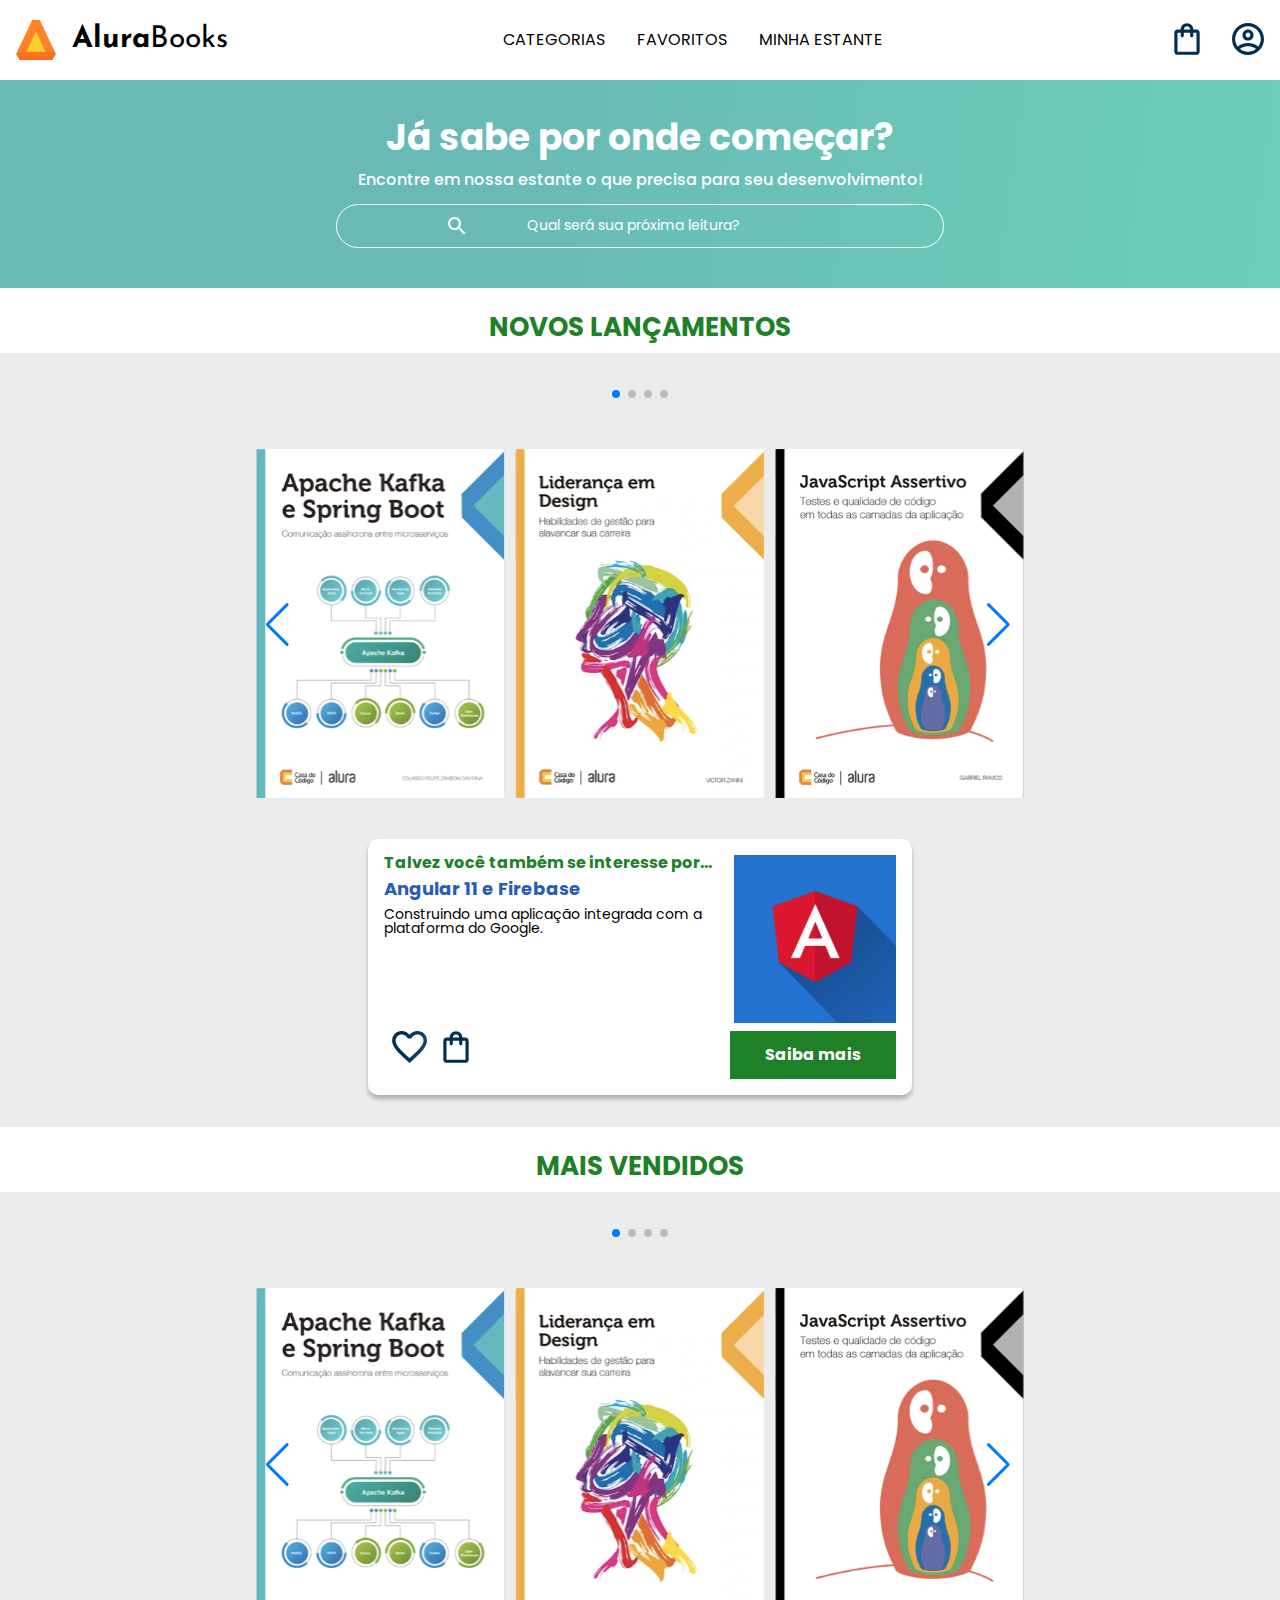
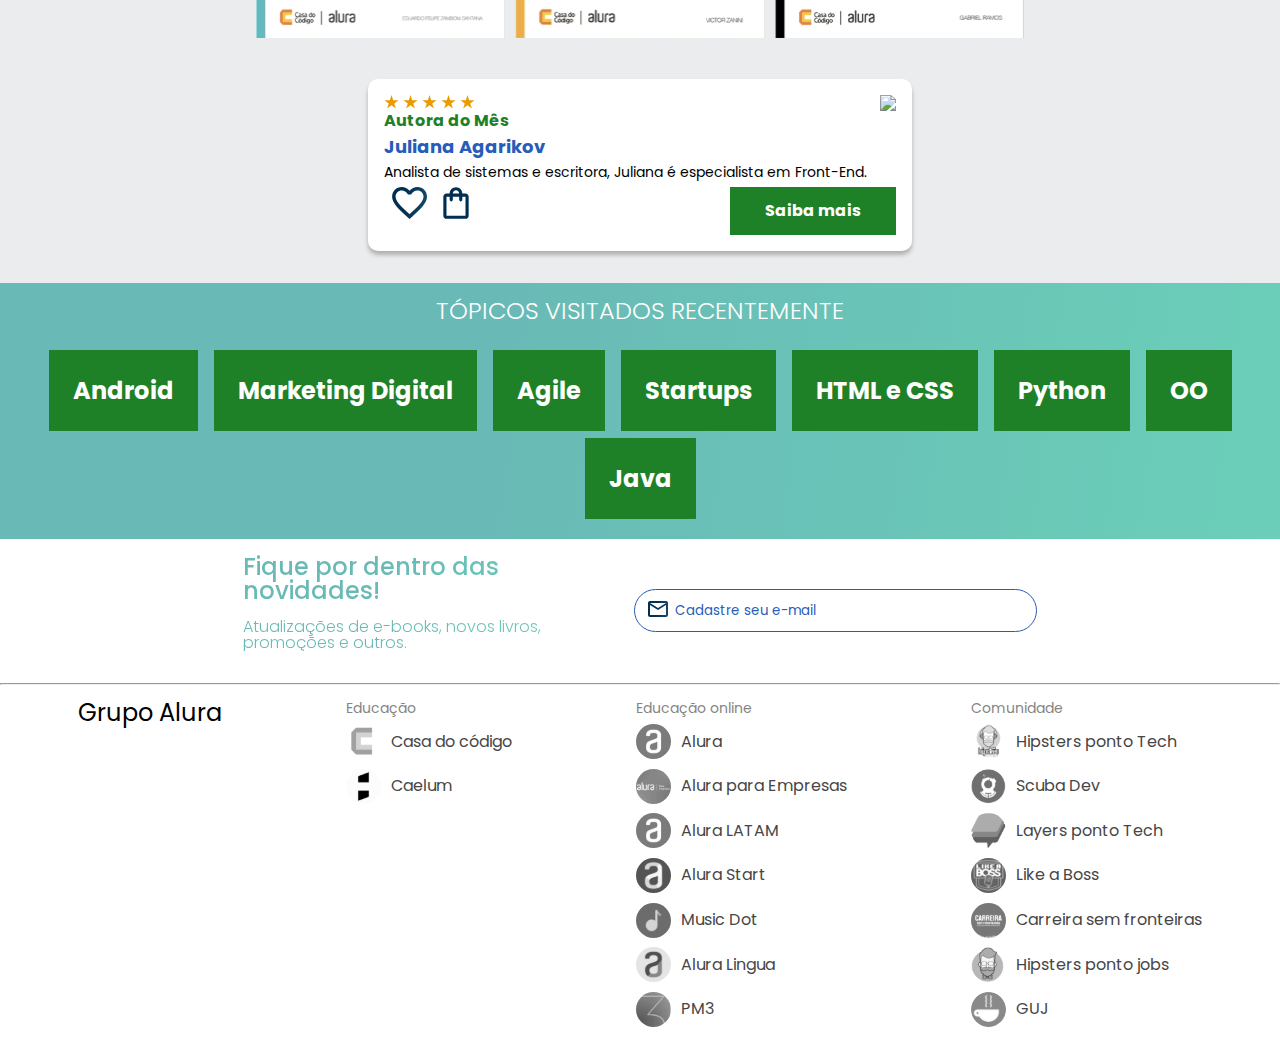
==== index.html @ dd115b86 "first commit" ====
<!DOCTYPE html>
<html>

<head>
    <meta charset="UTF-8">
    <meta name="viewport" content="width=device-width, initial-scale=1.0">
    <title>AluraBooks</title>
    <link rel="stylesheet" href="reset.css">
    <link rel="preconnect" href="https://fonts.googleapis.com">
    <link rel="preconnect" href="https://fonts.gstatic.com" crossorigin>
    <link href="https://fonts.googleapis.com/css2?family=Poppins:wght@300;400;500;700&display=swap" rel="stylesheet">
    <link rel="stylesheet" href="https://unpkg.com/swiper@8/swiper-bundle.min.css" />
    <link href="https://fonts.googleapis.com/css2?family=Josefin+Sans:wght@400;700&display=swap" rel="stylesheet">
    <link rel="stylesheet" href="styles.css">
</head>

<body>
    <header class="header">
        <div class="container">
            <input type="checkbox" id="menu" class="container__button">
            <label for="menu" class="container__rotulo">
                <span class="header__menu-hamburguer container__image"></span>
            </label>
            <ul class="list-menu">
                <li class="list-menu__title">Categorias</li>
                <li class="list-menu__item">
                    <a href="#" class="list-menu__link">Programação</a>
                </li>
                <li class="list-menu__item">
                    <a href="#" class="list-menu__link">Front-end</a>
                </li>
                <li class="list-menu__item">
                    <a href="#" class="list-menu__link">Infraestrutura</a>
                </li>
                <li class="list-menu__item">
                    <a href="#" class="list-menu__link">Business</a>
                </li>
                <li class="list-menu__item">
                    <a href="#" class="list-menu__link">Design & UX</a>
                </li>
            </ul>
            <img src="img/Logo.svg" alt="Logo da Alurabooks" class="container__image">
            <h1 class="container__title"><b class="container__title--negrito">Alura</b>Books</h1>
        </div>

        <ul class="options">
            <input type="checkbox" id="options-menu" class="options__button">
            <label for="options-menu" class="options__rotule">
                <li class="options__item">Categorias</li>
            </label>

            <ul class="list-menu">
                <li class="list-menu__item">
                    <a href="#" class="list-menu__link">Programação</a>
                </li>
                <li class="list-menu__item">
                    <a href="#" class="list-menu__link">Front-end</a>
                </li>
                <li class="list-menu__item">
                    <a href="#" class="list-menu__link">Infraestrutura</a>
                </li>
                <li class="list-menu__item">
                    <a href="#" class="list-menu__link">Business</a>
                </li>
                <li class="list-menu__item">
                    <a href="#" class="list-menu__link">Design & UX</a>
                </li>
            </ul>

            <li class="options__item"><a href="#" class="options__link">Favoritos</a></li>
            <li class="options__item"><a href="#" class="options__link">Minha estante</a></li>
        </ul>

        <div class="container">
            <a href="#"><img src="img/Favoritos.svg" alt="Meus favoritos"
                    class="container__image container__image-transparente"></a>
            <a href="#" class="container__link">
                <img src="img/Compras.svg" alt="Carrinhos de compras" class="container__image">
                <p class="container__text">Minha sacola</p>
            </a>
            <a href="#" class="container__link">
                <img src="img/Usuario.svg" alt="Meu perfil" class="container__image">
                <p class="container__text">Meu perfil</p>
            </a>
        </div>
    </header>
    <section class="banner">
        <h2 class="banner__title">Já sabe por onde começar?</h2>
        <p class="banner__text">Encontre em nossa estante o que precisa para seu desenvolvimento!</p>
        <input type="search" class="banner__search" placeholder="Qual será sua próxima leitura?">
    </section>
    <section class="carousel">
        <h2 class="carousel__title">Novos lançamentos</h2>
        <!-- Slider main container -->
        <div class="carousel__container">
            <div class="swiper">
                <!-- Additional required wrapper -->
                <!-- If we need pagination -->
                <div class="swiper-pagination"></div>

                <div class="swiper-wrapper">
                    <!-- Slides -->
                    <div class="swiper-slide"><img src="img/ApacheKafka.svg"
                            alt="Livro sobre apache kafka e spring boot da alura books"></div>
                    <div class="swiper-slide"><img src="img/Liderança.svg"
                            alt="Livro sobre liderança em design da alura books"></div>
                    <div class="swiper-slide"><img src="img/Javascript.svg"
                            alt="Livro sobre javascript assertivo da alurabooks"></div>
                    <div class="swiper-slide"><img src="img/Guia Front-end.svg" alt="Livro Guia front end"></div>
                    <div class="swiper-slide"><img src="img/Portugol.svg" alt="Livro sobre portugol"></div>
                    <div class="swiper-slide"><img src="img/Acessibilidade.svg" alt="livro sobre acessibilidade"></div>
                </div>

                <!-- If we need navigation buttons -->
                <div class="swiper-button-prev"></div>
                <div class="swiper-button-next"></div>
            </div>

            <div class="card">
                <!-- 1º linha -->
                <div class="card__description">
                    <!-- 1º coluna -->
                    <div class="description">
                        <h3 class="description__title">Talvez você também se interesse por...</h3>
                        <h2 class="description__title-book">Angular 11 e Firebase</h2>
                        <p class="description__text">Construindo uma aplicação integrada com a plataforma do Google.</p>
                    </div>
                    <!-- 2º coluna -->
                    <img src="img/Angular.svg" class="description__image">
                </div>

                <!-- 2º linha -->
                <div class="card__buttons">
                    <!-- 1º coluna -->
                    <ul class="buttons">
                        <li class="buttons__item"><img src="img/Favoritos.svg" alt="Favoritar livro"></li>
                        <li class="buttons__item"><img src="img/Compras.svg" alt="Adicionar no carrinho de compras"></li>
                    </ul>
                    <!-- 2º coluna -->
                    <a href="#" class="buttons__anchor">Saiba mais</a>
                </div>
            </div>
        </div>
    </section>

    <section class="carousel">
        <h2 class="carousel__title">Mais vendidos</h2>
        <!-- Slider main container -->
        <div class="carousel__container">
            <div class="swiper">
                <!-- Additional required wrapper -->
                <!-- If we need pagination -->
                <div class="swiper-pagination"></div>

                <div class="swiper-wrapper">
                    <!-- Slides -->
                    <div class="swiper-slide"><img src="img/ApacheKafka.svg"
                            alt="Livro sobre apache kafka e spring boot da alura books"></div>
                    <div class="swiper-slide"><img src="img/Liderança.svg"
                            alt="Livro sobre liderança em design da alura books"></div>
                    <div class="swiper-slide"><img src="img/Javascript.svg"
                            alt="Livro sobre javascript assertivo da alurabooks"></div>
                    <div class="swiper-slide"><img src="img/Guia Front-end.svg" alt="Livro Guia front end"></div>
                    <div class="swiper-slide"><img src="img/Portugol.svg" alt="Livro sobre portugol"></div>
                    <div class="swiper-slide"><img src="img/Acessibilidade.svg" alt="livro sobre acessibilidade"></div>
                </div>

                <!-- If we need navigation buttons -->
                <div class="swiper-button-prev"></div>
                <div class="swiper-button-next"></div>
            </div>

            <div class="card">
                <!-- 1º linha -->
                <div class="card__description">
                    <!-- 1º coluna -->
                    <div class="description">
                        <img src="img/Estrelinhas.svg" alt="Avaliação 5 estrelas">
                        <h3 class="description__title">Autora do Mês</h3>
                        <h2 class="description__title-book">Juliana Agarikov</h2>
                        <p class="description__text">Analista de sistemas e escritora, Juliana é especialista em
                            Front-End.
                        </p>
                    </div>
                    <!-- 2º coluna -->
                    <img src="img/Escritora.svg" class="description__image">
                </div>

                <!-- 2º linha -->
                <div class="card__buttons">
                    <!-- 1º coluna -->
                    <ul class="buttons">
                        <li class="buttons__item"><img src="img/Favoritos.svg" alt="Favoritar livro"></li>
                        <li class="buttons__item"><img src="img/Compras.svg" alt="Adicionar no carrinho de compras"></li>
                    </ul>
                    <!-- 2º coluna -->
                    <a href="#" class="buttons__anchor">Saiba mais</a>
                </div>
            </div>
        </div>
    </section>

    <section class="topics">
        <h2 class="topics__title">TÓPICOS VISITADOS RECENTEMENTE</h2>
        <ul class="topics__list">
            <li class="topics__item">
                <a href="#" class="topics__link">Android</a>
            </li>
            <li class="topics__item">
                <a href="#" class="topics__link">Marketing Digital</a>
            </li>
            <li class="topics__item">
                <a href="#" class="topics__link">Agile</a>
            </li>
            <li class="topics__item">
                <a href="#" class="topics__link">Startups</a>
            </li>
            <li class="topics__item">
                <a href="#" class="topics__link">HTML e CSS</a>
            </li>
            <li class="topics__item">
                <a href="#" class="topics__link">Python</a>
            </li>
            <li class="topics__item">
                <a href="#" class="topics__link">OO</a>
            </li>
            <li class="topics__item">
                <a href="#" class="topics__link">Java</a>
            </li>
        </ul>
    </section>

    <section class="contact">
        <div class="contact__description">
            <h2 class="contact__title">Fique por dentro das novidades!</h2>
            <p class="contact__text">Atualizações de e-books, novos livros, promoções e outros.</p>
        </div>
        <input type="email" placeholder="Cadastre seu e-mail" class="contact__email">
    </section>

    <hr />

    <footer class="footer">
        <h2 class="footer__title">Grupo Alura</h2>
        <ul class="list-footer">
            <li class="list-footer__title">Educação</li>
            <li class="list-footer__item">
                <img src="img/CasaDoCodigo.svg" alt="Logo da casa do código">
                <a href="#" class="list-footer__link">Casa do código</a>
            </li>
            <li class="list-footer__item">
                <img src="img/Caelum.svg" alt="Logo da caelum">
                <a href="#" class="list-footer__link">Caelum</a>
            </li>
        </ul>

        <ul class="list-footer">
            <li class="list-footer__title">Educação online</li>
            <li class="list-footer__item">
                <img src="img/Alura.svg" alt="Logo da Alura">
                <a href="#" class="list-footer__link">Alura</a>
            </li>
            <li class="list-footer__item">
                <img src="img/AluraEmpresas.svg" alt="Logo da Alura para Empresas">
                <a href="#" class="list-footer__link">Alura para Empresas</a>
            </li>
            <li class="list-footer__item">
                <img src="img/AluraLATAM.svg" alt="Logo da Alura Latam">
                <a href="#" class="list-footer__link">Alura LATAM</a>
            </li>
            <li class="list-footer__item">
                <img src="img/AluraStart.svg" alt="Logo da Alura START">
                <a href="#" class="list-footer__link">Alura Start</a>
            </li>
            <li class="list-footer__item">
                <img src="img/MusicDot.svg" alt="Logo da Music Dot">
                <a href="#" class="list-footer__link">Music Dot</a>
            </li>
            <li class="list-footer__item">
                <img src="img/AluraLingua.svg" alt="Logo da Alura Lingua">
                <a href="#" class="list-footer__link">Alura Lingua</a>
            </li>
            <li class="list-footer__item">
                <img src="img/PM3.svg" alt="Logo da PM3">
                <a href="#" class="list-footer__link">PM3</a>
            </li>
        </ul>

        <ul class="list-footer">
            <li class="list-footer__title">Comunidade</li>
            <li class="list-footer__item">
                <img src="img/HipstersTech.svg" alt="Logo do Hipsters ponto Tech">
                <a href="#" class="list-footer__link">Hipsters ponto Tech</a>
            </li>
            <li class="list-footer__item">
                <img src="img/ScubaDev.svg" alt="Logo do Scuba Dev">
                <a href="#" class="list-footer__link">Scuba Dev</a>
            </li>
            <li class="list-footer__item">
                <img src="img/LayersTech.svg" alt="Logo do Layers ponto Tech">
                <a href="#" class="list-footer__link">Layers ponto Tech</a>
            </li>
            <li class="list-footer__item">
                <img src="img/LikeABoss.svg" alt="Logo do Like a Boss">
                <a href="#" class="list-footer__link">Like a Boss</a>
            </li>
            <li class="list-footer__item">
                <img src="img/CarreiraSemFronteira.svg" alt="Logo do Carreira sem fronteiras">
                <a href="#" class="list-footer__link">Carreira sem fronteiras</a>
            </li>
            <li class="list-footer__item">
                <img src="img/HipstersJobs.svg" alt="Logo do Hipsters ponto jobs">
                <a href="#" class="list-footer__link">Hipsters ponto jobs</a>
            </li>
            <li class="list-footer__item">
                <img src="img/GUJ.svg" alt="Logo do GUJ">
                <a href="#" class="list-footer__link">GUJ</a>
            </li>
        </ul>
    </footer>

    <script src="https://unpkg.com/swiper@8/swiper-bundle.min.js"></script>
    <script>
        const swiper = new Swiper('.swiper', {
            spaceBetween: 10,
            slidesPerView: 3,
            pagination: {
                el: '.swiper-pagination',
                type: 'bullets',
            },
        });
    </script>
</body>

</html>
---- styles.css ----
@import url("styles/header.css");
@import url("styles/banner.css");
@import url("styles/carousel.css");
@import url("styles/topics.css");
@import url("styles/contact.css");
@import url("styles/footer.css");

:root {
    --cor-de-fundo: #EBECEE;
    --branco: #FFFFFF;
    --green: #1e8128;
    --green-degrade: linear-gradient(97.54deg, #69b9b6  35.49%, #6ce5bb  165.37%);
    --fonte-principal: "Poppins";
    --azul: #275cb9;
    --fonte-secundario: "Josefin Sans";
    --preto: #000000;
    --cinza: #474646;
    --cinza-claro: #858585;
}

body {
    background-color: var(--cor-de-fundo);
    font-family: var(--fonte-principal);
    font-size: 16px;
    font-weight: 400;
}
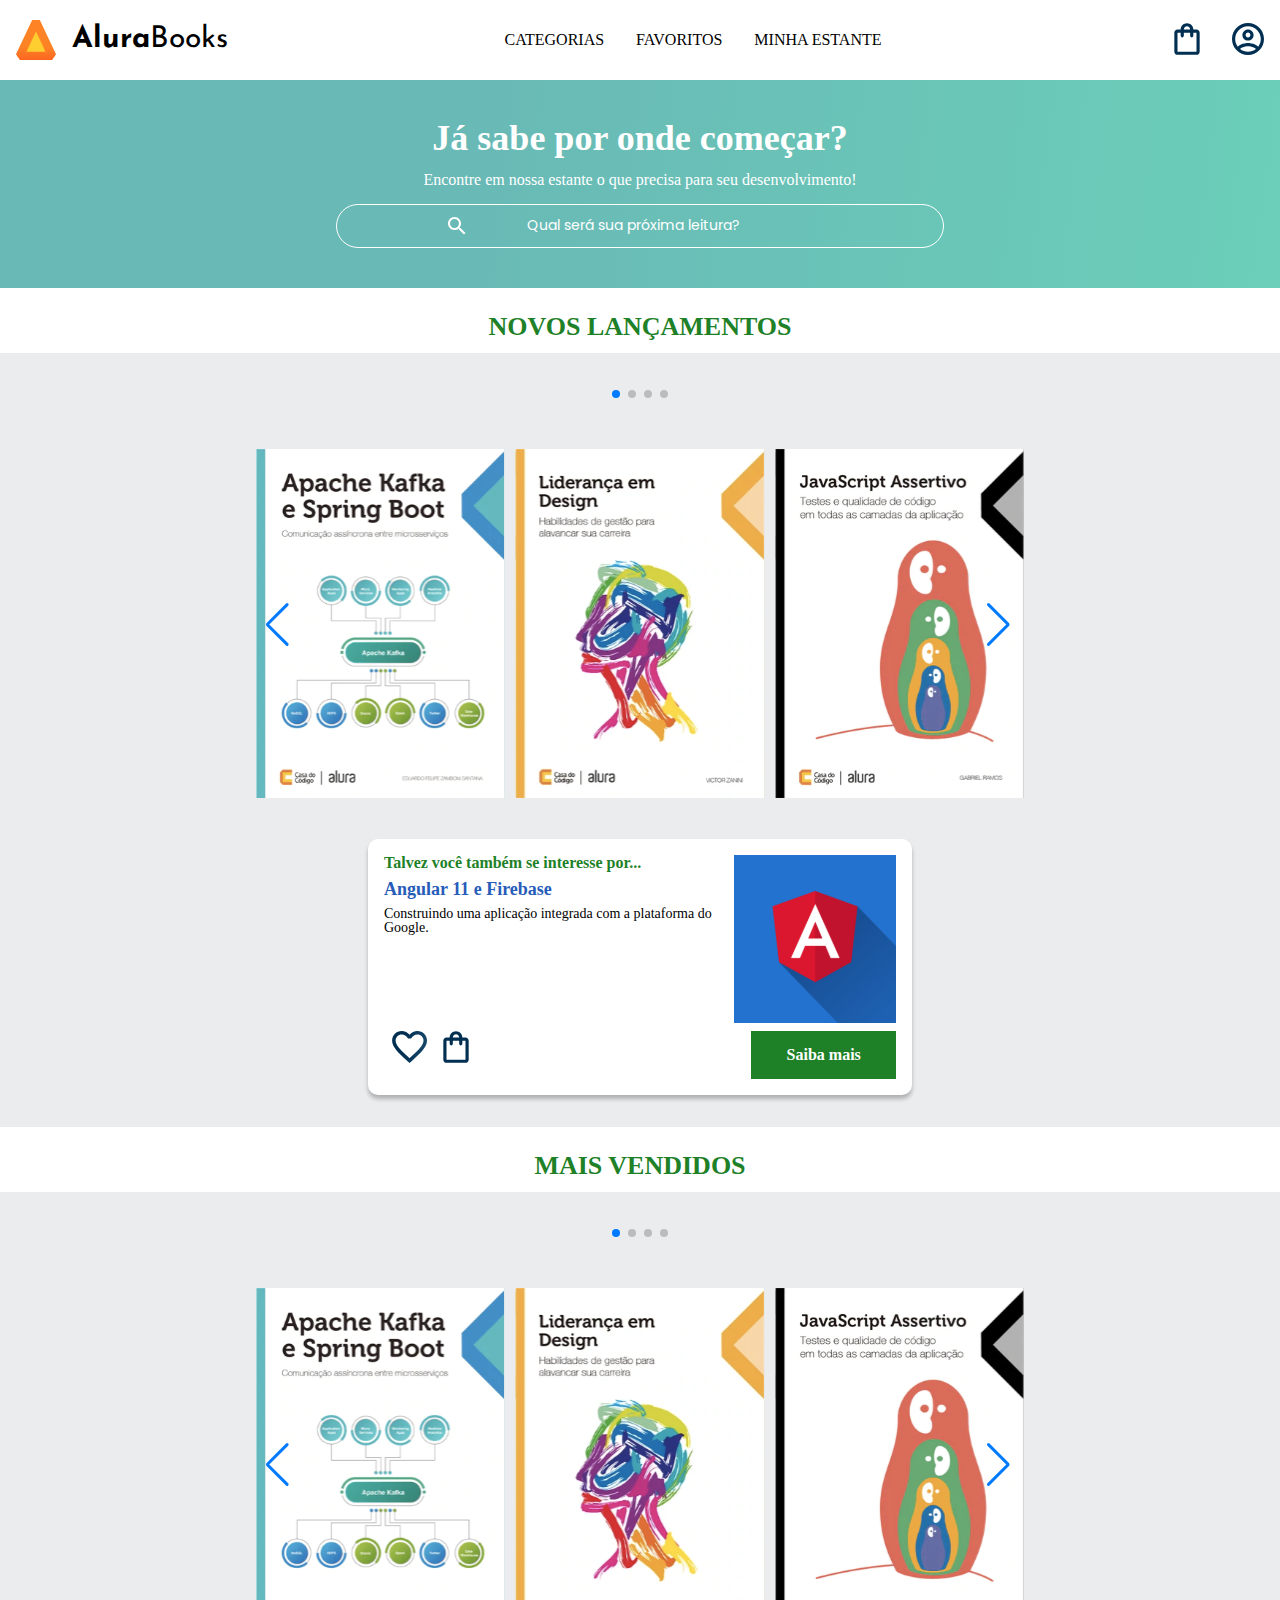
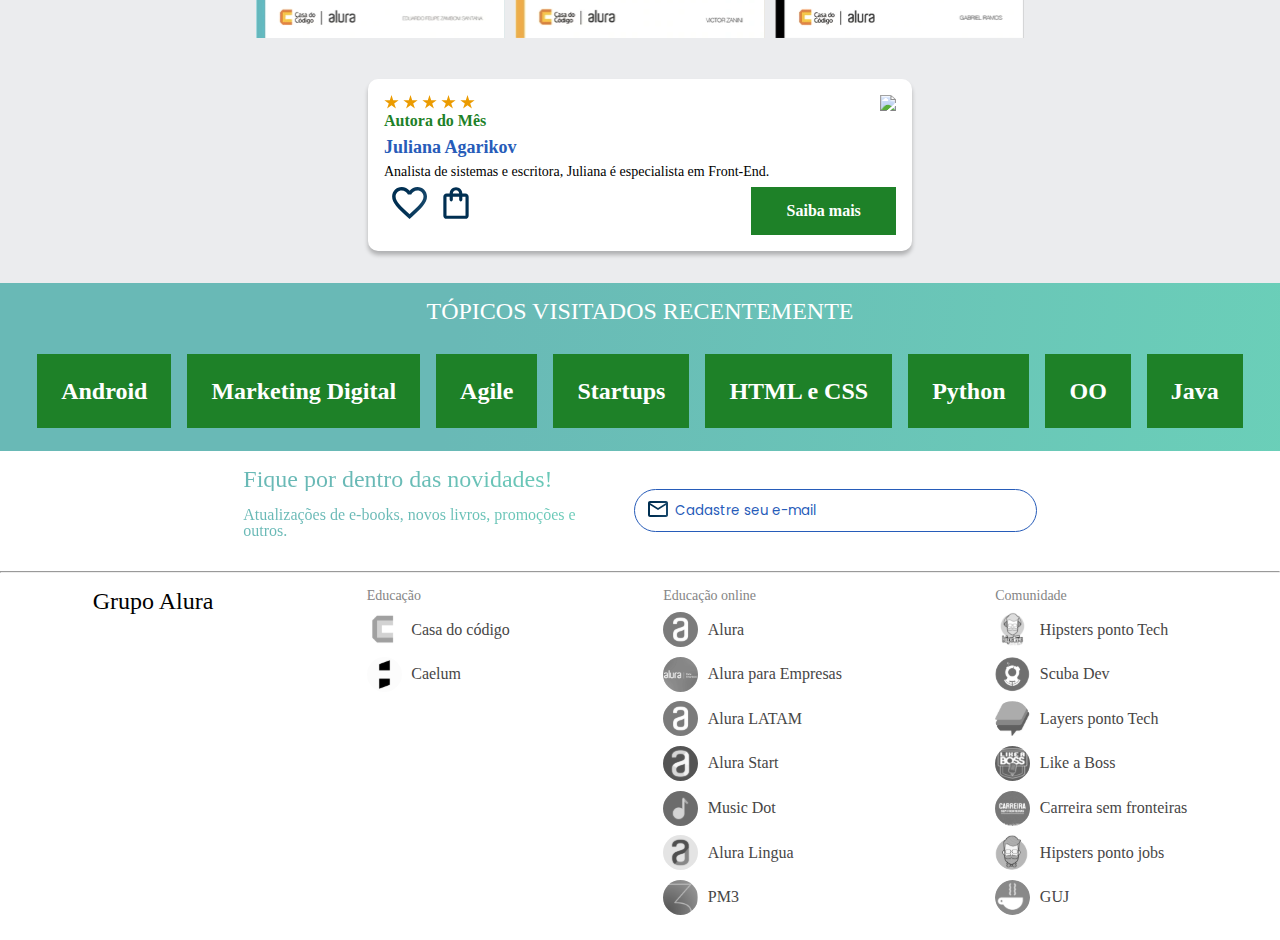
==== commit f0f9c929: "add-register-and-pageSucess" ====
--- a/index.html
+++ b/index.html
@@ -5,13 +5,13 @@
     <meta charset="UTF-8">
     <meta name="viewport" content="width=device-width, initial-scale=1.0">
     <title>AluraBooks</title>
-    <link rel="stylesheet" href="reset.css">
     <link rel="preconnect" href="https://fonts.googleapis.com">
     <link rel="preconnect" href="https://fonts.gstatic.com" crossorigin>
     <link href="https://fonts.googleapis.com/css2?family=Poppins:wght@300;400;500;700&display=swap" rel="stylesheet">
     <link rel="stylesheet" href="https://unpkg.com/swiper@8/swiper-bundle.min.css" />
     <link href="https://fonts.googleapis.com/css2?family=Josefin+Sans:wght@400;700&display=swap" rel="stylesheet">
-    <link rel="stylesheet" href="styles.css">
+    <link rel="stylesheet" href="styles/styles.css">
+    <link rel="stylesheet" href="styles/reset.css">
 </head>
 
 <body>
--- a/styles/styles.css
+++ b/styles/styles.css
@@ -0,0 +1,30 @@
+@import url("header.css");
+@import url("banner.css");
+@import url("carousel.css");
+@import url("topics.css");
+@import url("contact.css");
+@import url("footer.css");
+@import url("form.css");
+@import url("register.css");
+
+
+:root {
+    --cor-de-fundo: #EBECEE;
+    --branco: #FFFFFF;
+    --green: #1e8128;
+    --green-degrade: linear-gradient(97.54deg, #69b9b6  35.49%, #6ce5bb  165.37%);
+    --fonte-principal: "Poppins";
+    --azul: #275cb9;
+    --fonte-secundario: "Josefin Sans";
+    --preto: #000000;
+    --cinza: #474646;
+    --cinza-claro: #858585;
+    --vermelho: #D94937;
+}
+
+body {
+    background-color: var(--cor-de-fundo);
+    font-family: var(--fonte-principal);
+    font-size: 16px;
+    font-weight: 400;
+}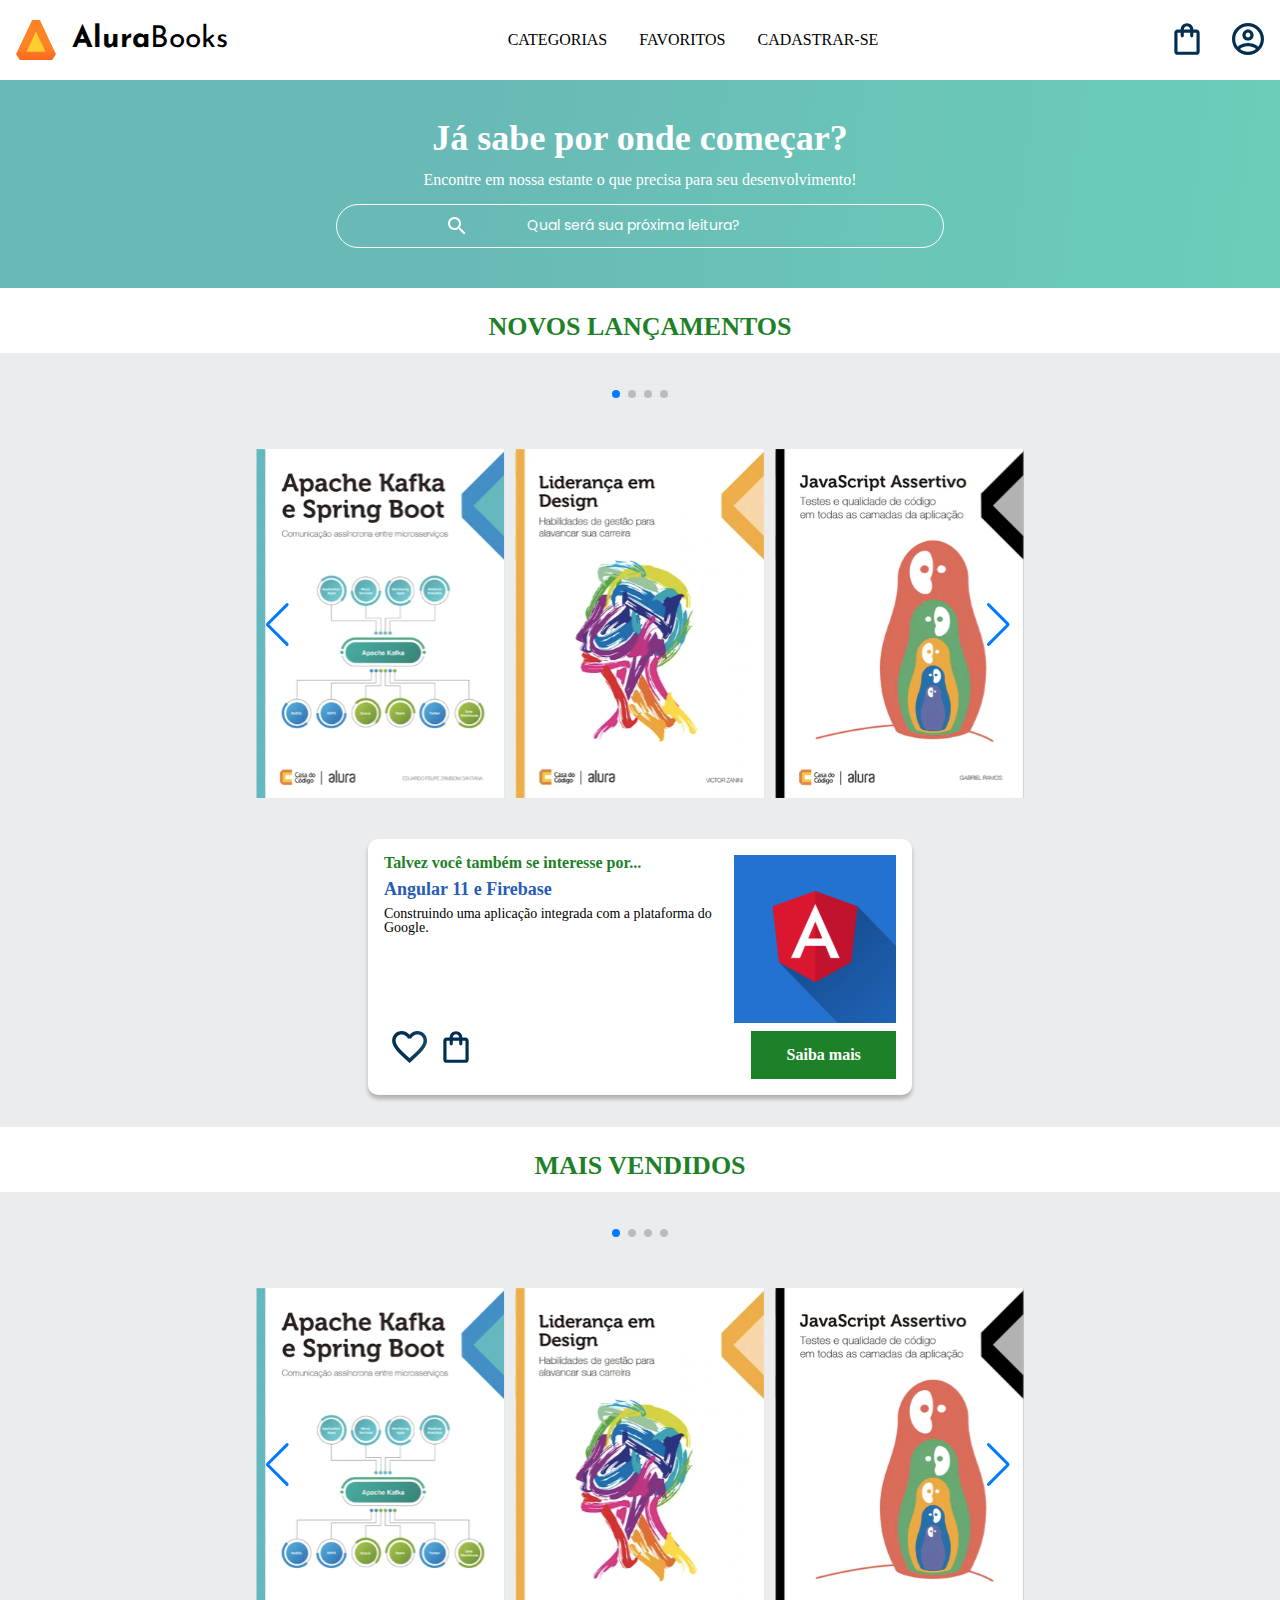
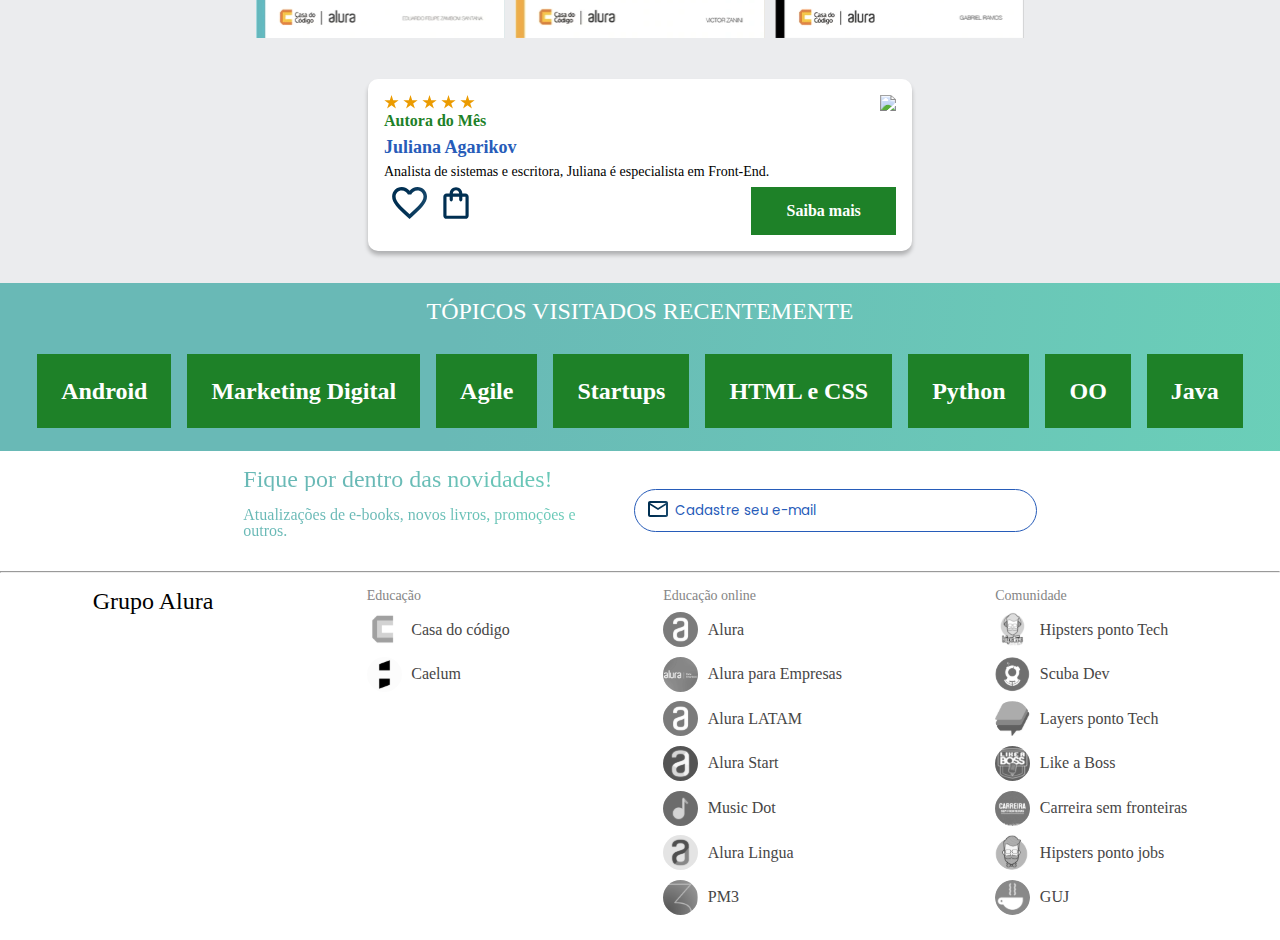
==== commit 14f5e454: "adicionado-rotas" ====
--- a/index.html
+++ b/index.html
@@ -39,8 +39,8 @@
                     <a href="#" class="list-menu__link">Design & UX</a>
                 </li>
             </ul>
-            <img src="img/Logo.svg" alt="Logo da Alurabooks" class="container__image">
-            <h1 class="container__title"><b class="container__title--negrito">Alura</b>Books</h1>
+            <img src="img/Logo.svg" alt="Logo da Alurabooks" class="container__image" id="img__alura">
+            <h1 class="container__title" id="title__alura"><b class="container__title--negrito">Alura</b>Books</h1>
         </div>
 
         <ul class="options">
@@ -68,7 +68,7 @@
             </ul>
 
             <li class="options__item"><a href="#" class="options__link">Favoritos</a></li>
-            <li class="options__item"><a href="#" class="options__link">Minha estante</a></li>
+            <li class="options__item"><a href="https://zzsalvatore.github.io/project-alura-books/register" class="options__link">Cadastrar-se</a></li>
         </ul>
 
         <div class="container">
@@ -329,6 +329,18 @@
                 type: 'bullets',
             },
         });
+
+        let redirectHomeByImg = document.getElementById('img__alura');
+        let redirectHomeByTitle = document.getElementById('title__alura');
+
+        redirectHomeByImg.addEventListener('click', (e) => {
+            window.location.href = 'https://zzsalvatore.github.io/project-alura-books/';
+        })
+
+        redirectHomeByTitle.addEventListener('click', (e) => {
+            window.location.href = 'https://zzsalvatore.github.io/project-alura-books/';
+        })
+
     </script>
 </body>
 
